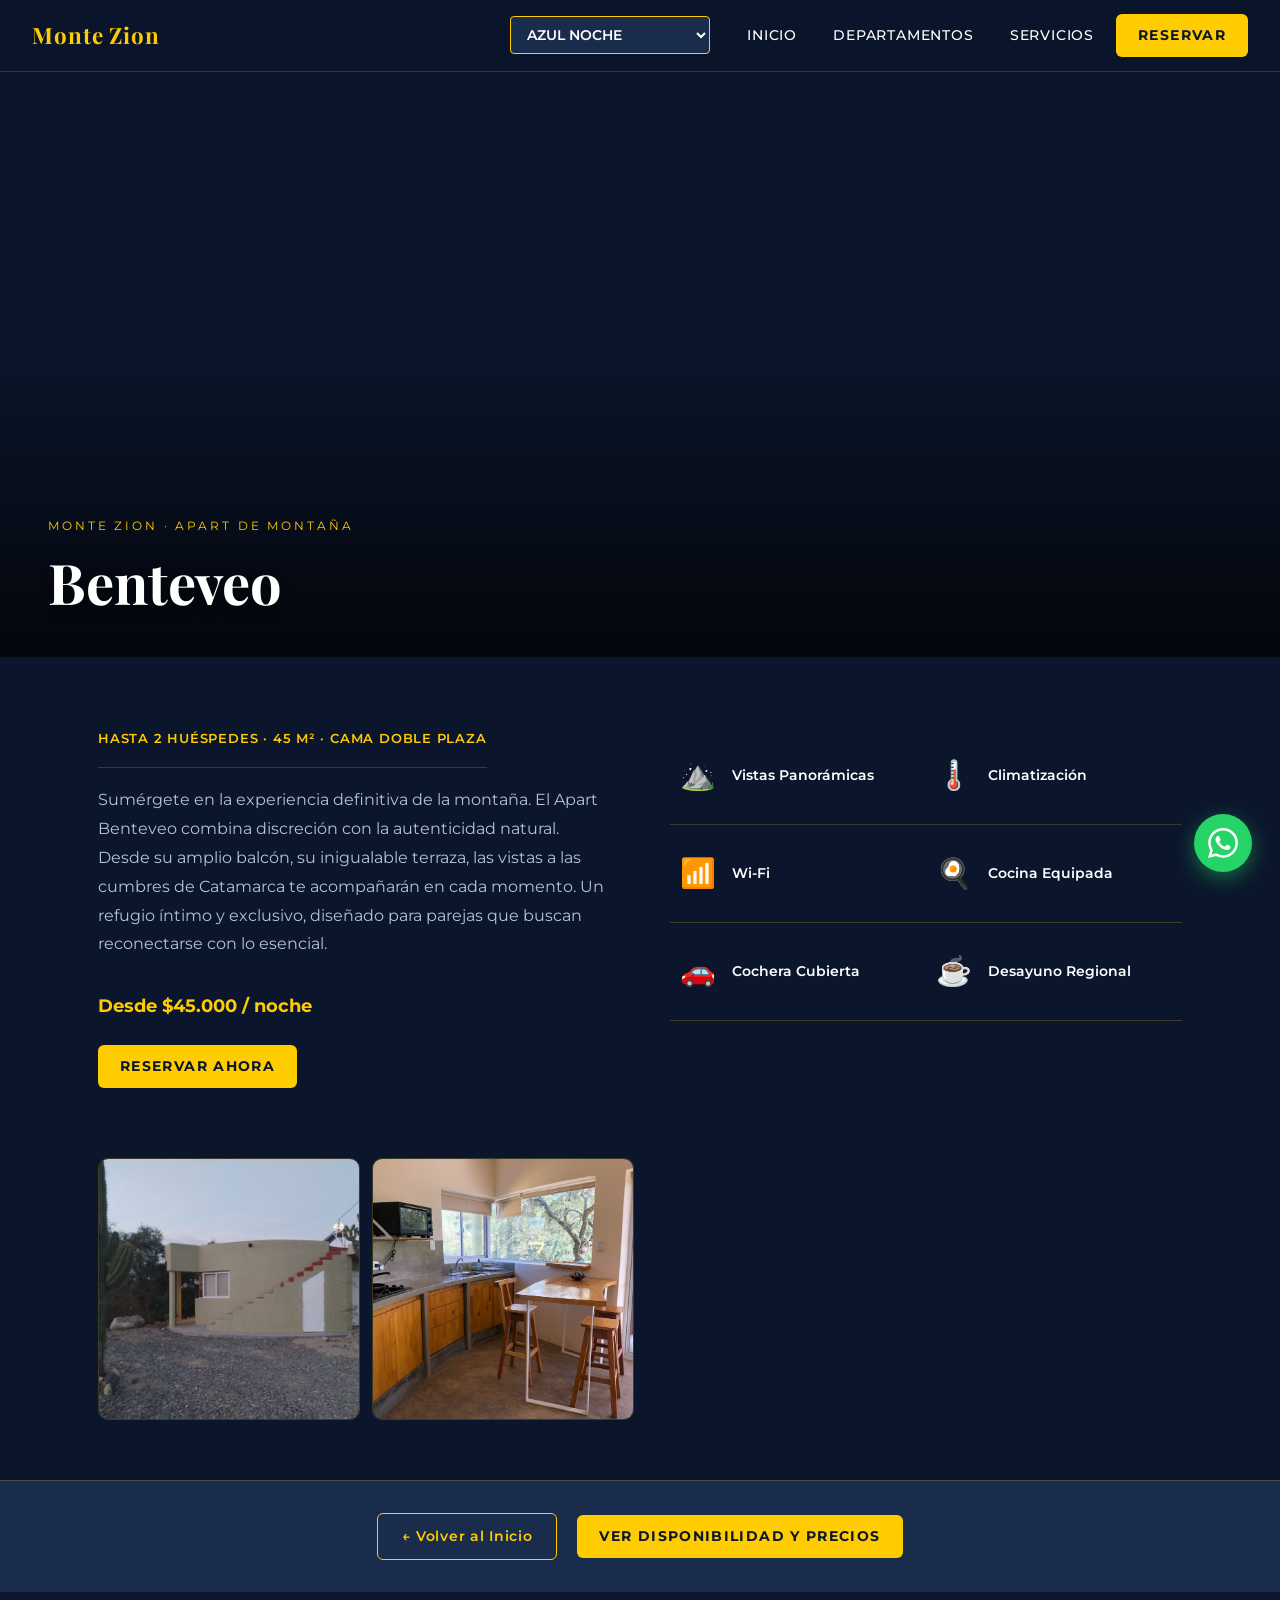
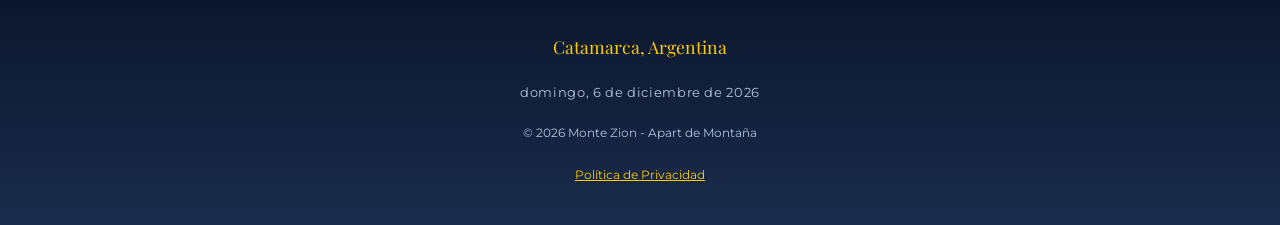
==== apartamento-1.html @ 9814e6bd "2 commit" ====
<!DOCTYPE html>
<html lang="es">

<head>
    <meta charset="UTF-8">
    <meta name="viewport" content="width=device-width, initial-scale=1.0">
    <title>Suite de Montaña Zion | Monte Zion</title>
    <link rel="stylesheet" href="index.css">
    <script src="config.js"></script>
</head>

<body>
    <header id="header" role="banner">
        <div id="header-logo"></div>
        <nav id="header-nav" class="header__nav" role="navigation" aria-label="Menú principal"></nav>
        <button id="header-burger" class="header__burger" aria-label="Abrir menú">
            <span></span><span></span><span></span>
        </button>
    </header>
    <main>
        <div class="detail-hero">
            <img id="detail-hero-photo" class="detail-hero__photo" src="" alt="">
            <div class="detail-hero__overlay"></div>
            <div class="detail-hero__content">
                <p id="detail-hero-eyebrow" class="detail-hero__eyebrow"></p>
                <h1 id="detail-hero-title" class="detail-hero__title"></h1>
            </div>
        </div>
        <div class="detail-section">
            <div class="detail-info">
                <p id="detail-tech" class="detail-info__tech"></p>
                <h2 id="detail-title" class="detail-info__title"></h2>
                <p id="detail-desc" class="detail-info__desc"></p>
                <p id="detail-price"
                    style="font-size:1.1rem;font-weight:700;color:var(--color-acento);margin-bottom:24px;"></p>
                <a href="reservas.html" class="btn-reservar-inline" id="detail-btn-reservar-inline">Reservar Ahora</a>
            </div>
            <div>
                <div id="detail-icons" class="detail-icons-grid"></div>
            </div>
        </div>
        <div id="detail-gallery" class="detail-gallery"></div>
    </main>
    <div class="detail-footer-cta">
        <a id="detail-btn-inicio" href="index.html" class="btn-secondary">← Volver al Inicio</a>
        <a id="detail-btn-disponibilidad" href="reservas.html" class="btn-reservar-inline">Ver Disponibilidad y
            Precios</a>
    </div>
    <footer id="footer" role="contentinfo">
        <div class="footer__inner">
            <p class="footer__city" id="footer-ciudad"></p>
            <p class="footer__date" id="footer-fecha"></p>
            <p class="footer__copyright" id="footer-copyright"></p>
            <a class="footer__privacy" id="footer-privacidad" href="#"></a>
        </div>
    </footer>
    <a id="whatsapp-fab" href="#" target="_blank" rel="noopener noreferrer" aria-label="WhatsApp"></a>
    <script src="js/apartments.js"></script>
</body>

</html>
---- index.css ----
/* ============================================================
   MONTE ZION - APART DE MONTAÑA
   DESIGN SYSTEM — index.css
   ============================================================
   Variables CSS se asignan dinámicamente desde config.js en :root
   según la paleta activa. Este archivo solo define las reglas que
   consumen esas variables.
   ============================================================ */

/* ── GOOGLE FONTS (se cargan también por JS para el tema Atardecer) ── */
@import url('https://fonts.googleapis.com/css2?family=Playfair+Display:ital,wght@0,400;0,700;1,400&family=Lora:ital,wght@0,400;0,600;1,400&family=Montserrat:wght@300;400;500;600;700&family=Quicksand:wght@400;500;600;700&display=swap');

/* ── RESET & BASE ─────────────────────────────────────────── */
*,
*::before,
*::after {
  box-sizing: border-box;
  margin: 0;
  padding: 0;
}

html {
  scroll-behavior: smooth;
  scroll-padding-top: 80px;
}

body {
  background-color: var(--color-fondo-general);
  color: var(--color-texto-principal);
  font-family: var(--fuente-cuerpo);
  line-height: 1.7;
  overflow-x: hidden;
  transition: background-color 0.4s ease, color 0.4s ease;
}

img {
  display: block;
  max-width: 100%;
  height: auto;
}

a {
  text-decoration: none;
  color: inherit;
}

ul {
  list-style: none;
}

/* ── TIPOGRAFÍA ───────────────────────────────────────────── */
h1,
h2,
h3,
h4 {
  font-family: var(--fuente-titulos);
  line-height: 1.25;
  color: var(--color-texto-principal);
}

.text-accent {
  color: var(--color-acento);
}

.text-secondary {
  color: var(--color-texto-secundario);
}

/* ── SEPARADOR NEMACOLIN ──────────────────────────────────── */
.separator {
  display: flex;
  flex-direction: column;
  align-items: center;
  gap: 12px;
  padding: 60px 20px 48px;
  text-align: center;
}

.separator__eyebrow {
  font-family: var(--fuente-cuerpo);
  font-size: 0.72rem;
  font-weight: 600;
  letter-spacing: 0.35em;
  text-transform: uppercase;
  color: var(--color-acento);
}

.separator__title {
  font-family: var(--fuente-titulos);
  font-size: clamp(1.8rem, 4vw, 3rem);
  font-weight: 400;
  color: var(--color-texto-principal);
}

.separator__lines {
  display: flex;
  align-items: center;
  gap: 14px;
  width: 100%;
  max-width: 800px;
  margin: 4px 0;
}

@media (max-width: 768px) {
  .separator__lines {
    max-width: 320px;
  }
}

.separator__lines::before,
.separator__lines::after {
  content: '';
  flex: 1;
  height: 1px;
  background: var(--color-separador-linea);
  opacity: 0.5;
}

.separator__lines-diamond {
  width: 8px;
  height: 8px;
  background: var(--color-acento);
  transform: rotate(45deg);
  flex-shrink: 0;
}

.separator__subtitle {
  max-width: 560px;
  font-size: 1rem;
  color: var(--color-texto-secundario);
  font-style: italic;
}

/* ── SECCIÓN GENÉRICA ─────────────────────────────────────── */
.section {
  padding: 70px 20px;
}

.section--alt {
  background: linear-gradient(to bottom,
      var(--color-fondo-general) 0%,
      var(--color-fondo-secundario) 15%,
      var(--color-fondo-secundario) 85%,
      var(--color-fondo-general) 100%);
}

.container {
  max-width: 1180px;
  margin: 0 auto;
  padding: 0 20px;
}

/* ═══════════════════════════════════════════════════════════
   HEADER
   ═══════════════════════════════════════════════════════════ */
#header {
  position: fixed;
  top: 0;
  left: 0;
  right: 0;
  z-index: 1000;
  background: var(--color-header-bg);
  backdrop-filter: blur(12px);
  -webkit-backdrop-filter: blur(12px);
  border-bottom: 1px solid var(--color-borde);
  padding: 0 32px;
  height: 72px;
  display: flex;
  align-items: center;
  justify-content: space-between;
  transition: all 0.3s ease;
}

#header.scrolled {
  box-shadow: 0 4px 30px rgba(0, 0, 0, 0.4);
}

.header__logo {
  height: 66px;
  width: auto;
  object-fit: contain;
  cursor: pointer;
  transition: opacity 0.2s;
}

.header__logo:hover {
  opacity: 0.85;
}

.header__logo-text {
  font-family: var(--fuente-titulos);
  font-size: 1.4rem;
  font-weight: 700;
  color: var(--color-acento);
  letter-spacing: 0.04em;
}

.header__nav {
  display: flex;
  align-items: center;
  gap: 8px;
}

.nav__link {
  font-size: 0.85rem;
  font-weight: 500;
  letter-spacing: 0.06em;
  text-transform: uppercase;
  color: var(--color-texto-principal);
  padding: 8px 14px;
  border-radius: 4px;
  transition: color 0.2s, background 0.2s;
  white-space: nowrap;
}

.nav__link:hover {
  color: var(--color-acento);
  background: rgba(255, 255, 255, 0.05);
}

/* ── BOTÓN RESERVAR (con animación de respiro) ───────────── */
.btn-reservar,
.btn-reservar-inline {
  position: relative;
  overflow: hidden;
  display: inline-flex;
  align-items: center;
  justify-content: center;
  gap: 8px;
  font-family: var(--fuente-cuerpo);
  font-size: 0.85rem;
  font-weight: 700;
  letter-spacing: 0.1em;
  text-transform: uppercase;
  color: var(--color-boton-reserva-texto) !important;
  background: var(--color-boton-reserva-fondo);
  border: none;
  border-radius: 6px;
  padding: 10px 22px;
  cursor: pointer;
  text-decoration: none;
  transition: transform 0.2s ease, background 0.2s ease, box-shadow 0.2s;
  /* Animación pulse (latido whatsapp) */
  animation: wa-pulse-reserve 2.8s infinite;
}

/* Efecto de brillo (shimmer) que recorre el botón */
.btn-reservar::after,
.btn-reservar-inline::after {
  content: '';
  position: absolute;
  top: 0;
  left: -100%;
  width: 60%;
  height: 100%;
  background: linear-gradient(90deg,
      transparent 0%,
      rgba(255, 255, 255, 0.4) 50%,
      transparent 100%);
  animation: btn-shimmer 3.5s infinite;
  pointer-events: none;
}

.header__mobile-btn {
  display: none;
}

.btn-reservar:hover,
.btn-reservar-inline:hover {
  transform: translateY(-2px) scale(1.03);
  background: var(--color-acento-hover);
  animation: none;
  box-shadow: 0 8px 25px var(--color-boton-reserva-glow);
}

@keyframes wa-pulse-reserve {
  0% {
    box-shadow: 0 0 0 0 var(--color-boton-reserva-glow);
  }

  60% {
    box-shadow: 0 0 0 20px rgba(0, 0, 0, 0);
  }

  100% {
    box-shadow: 0 0 0 0 rgba(0, 0, 0, 0);
  }
}

@keyframes btn-shimmer {
  0% {
    left: -100%;
  }

  20% {
    left: 160%;
  }

  100% {
    left: 160%;
  }
}

/* ── Botón genérico secundario ───────────────────────────── */
.btn-secondary {
  display: inline-flex;
  align-items: center;
  gap: 8px;
  font-family: var(--fuente-cuerpo);
  font-size: 0.9rem;
  font-weight: 600;
  letter-spacing: 0.05em;
  color: var(--color-acento);
  background: transparent;
  border: 1.5px solid var(--color-acento);
  border-radius: 6px;
  padding: 10px 24px;
  cursor: pointer;
  text-decoration: none;
  transition: all 0.2s ease;
}

.btn-secondary:hover {
  background: var(--color-acento);
  color: var(--color-boton-reserva-texto);
  transform: translateY(-2px);
}

/* ── Hamburger (mobile) ───────────────────────────────────── */
.header__burger {
  display: none;
  flex-direction: column;
  gap: 5px;
  cursor: pointer;
  padding: 4px;
  background: none;
  border: none;
}

.header__burger span {
  display: block;
  width: 26px;
  height: 2px;
  background: var(--color-acento);
  border-radius: 2px;
  transition: all 0.3s;
}


/* ═══════════════════════════════════════════════════════════
   HERO VIDEO
   ═══════════════════════════════════════════════════════════ */
#inicio {
  position: relative;
  height: 100svh;
  min-height: 560px;
  overflow: hidden;
  display: flex;
  align-items: center;
  justify-content: center;
}

.hero__video {
  position: absolute;
  inset: 0;
  width: 100%;
  height: 100%;
  object-fit: cover;
  z-index: 0;
}

.hero__overlay {
  position: absolute;
  inset: 0;
  background: var(--color-overlay-hero);
  z-index: 1;
}

.hero__content {
  position: absolute;
  top: 85px;
  left: 50%;
  transform: translateX(-50%);
  width: 100%;
  z-index: 2;
  text-align: center;
  padding: 0 20px;
  max-width: 760px;
}

.hero__text-rotativo {
  font-family: var(--fuente-titulos);
  font-size: clamp(2rem, 6vw, 4.2rem);
  font-weight: 700;
  color: #ffffff;
  text-shadow: 0 4px 20px rgba(0, 0, 0, 0.5);
  line-height: 1.2;
  opacity: 0;
  transition: opacity 0.8s ease;
}

.hero__text-rotativo.visible {
  opacity: 1;
}

.hero__scroll-cta {
  position: absolute;
  bottom: 36px;
  left: 50%;
  transform: translateX(-50%);
  z-index: 2;
  display: flex;
  flex-direction: column;
  align-items: center;
  gap: 8px;
  color: rgba(255, 255, 255, 0.7);
  font-size: 0.75rem;
  letter-spacing: 0.12em;
  text-transform: uppercase;
  animation: hero-bounce 2s infinite;
}

.hero__scroll-cta::after {
  content: '';
  width: 1px;
  height: 40px;
  background: linear-gradient(to bottom, rgba(255, 255, 255, 0.7), transparent);
}

@keyframes hero-bounce {

  0%,
  100% {
    transform: translateX(-50%) translateY(0);
  }

  50% {
    transform: translateX(-50%) translateY(6px);
  }
}


/* ═══════════════════════════════════════════════════════════
   TARJETAS APARTAMENTOS
   ═══════════════════════════════════════════════════════════ */
.apartments-grid {
  display: grid;
  grid-template-columns: repeat(3, 1fr);
  gap: 28px;
  margin-top: 8px;
}

.apartment-card {
  background: var(--color-fondo-tarjeta);
  border-radius: 16px;
  overflow: hidden;
  border: 1px solid var(--color-borde);
  cursor: pointer;
  transition: transform 0.3s ease, box-shadow 0.3s ease;
  display: flex;
  flex-direction: column;
  text-decoration: none;
  color: inherit;
}

.apartment-card:hover {
  transform: translateY(-8px);
  box-shadow: 0 24px 60px rgba(0, 0, 0, 0.35);
}

.apartment-card__photo {
  width: 100%;
  aspect-ratio: 4 / 3;
  object-fit: cover;
  flex-shrink: 0;
}

.apartment-card__gallery {
  width: 100%;
  aspect-ratio: 4 / 3;
  overflow: hidden;
  position: relative;
  flex-shrink: 0;
}

.apartment-card__gallery-track {
  display: flex;
  height: 100%;
  transition: transform 0.5s ease-in-out;
}

.apartment-card__gallery-photo {
  flex: 0 0 100%;
  width: 100%;
  height: 100%;
  object-fit: cover;
}

.apartment-card__photo-placeholder {
  width: 100%;
  aspect-ratio: 4 / 3;
  background: linear-gradient(135deg, var(--color-fondo-secundario), var(--color-fondo-tarjeta));
  display: flex;
  align-items: center;
  justify-content: center;
  font-size: 3rem;
  opacity: 0.6;
}

.apartment-card__body {
  padding: 22px 22px 26px;
  flex: 1;
  display: flex;
  flex-direction: column;
  gap: 10px;
}

.apartment-card__subtitle {
  font-size: 0.72rem;
  font-weight: 600;
  letter-spacing: 0.18em;
  text-transform: uppercase;
  color: var(--color-acento);
}

.apartment-card__title {
  font-family: var(--fuente-titulos);
  font-size: 1.3rem;
  font-weight: 700;
  color: var(--color-texto-principal);
}

.apartment-card__desc {
  font-size: 0.9rem;
  color: var(--color-texto-secundario);
  flex: 1;
}

.apartment-card__amenities {
  font-size: 0.8rem;
  color: var(--color-texto-secundario);
  border-top: 1px solid var(--color-borde);
  padding-top: 12px;
  margin-top: 4px;
}

.apartment-card__cta {
  display: inline-flex;
  align-items: center;
  gap: 6px;
  font-size: 0.8rem;
  font-weight: 700;
  letter-spacing: 0.08em;
  text-transform: uppercase;
  color: var(--color-acento);
  margin-top: 6px;
  transition: gap 0.2s;
}

.apartment-card:hover .apartment-card__cta {
  gap: 10px;
}


/* ═══════════════════════════════════════════════════════════
   SERVICIOS
   ═══════════════════════════════════════════════════════════ */
.services-grid {
  display: grid;
  grid-template-columns: repeat(4, 1fr);
  gap: 24px;
  margin-bottom: 48px;
}

.service-card {
  background: var(--color-fondo-tarjeta);
  border: 1px solid var(--color-borde);
  border-radius: 14px;
  padding: 28px 22px;
  text-align: center;
  transition: transform 0.3s, box-shadow 0.3s;
}

.service-card:hover {
  transform: translateY(-5px);
  box-shadow: 0 16px 40px rgba(0, 0, 0, 0.25);
}

.service-card__icon {
  font-size: 1.6rem;
  color: var(--color-acento);
  margin-bottom: 12px;
  letter-spacing: -0.05em;
}

.service-card__title {
  font-family: var(--fuente-titulos);
  font-size: 1.05rem;
  margin-bottom: 14px;
  color: var(--color-texto-principal);
}

.service-card__list {
  display: flex;
  flex-direction: column;
  gap: 8px;
}

.service-card__item {
  position: relative;
  font-size: 0.83rem;
  color: var(--color-texto-secundario);
  padding-left: 14px;
  text-align: left;
}

.service-card__item::before {
  content: '›';
  position: absolute;
  left: 0;
  color: var(--color-acento);
  font-weight: 700;
}

/* micro-tarjetas logísticas */
.logistics-grid {
  display: flex;
  justify-content: center;
  flex-wrap: wrap;
  gap: 12px;
  max-width: 800px;
  margin: 40px auto 0;
}

.logistics-card {
  background: var(--color-fondo-tarjeta);
  border: 1px solid var(--color-borde);
  border-radius: 12px;
  padding: 12px 14px;
  display: flex;
  flex-direction: column;
  gap: 4px;
  transition: transform 0.2s;
  flex: 0 1 calc(25% - 12px);
  min-width: 140px;
}

.logistics-card:hover {
  transform: translateY(-3px);
}

.logistics-card--pet {
  border-color: var(--color-acento);
  background: linear-gradient(135deg, var(--color-fondo-tarjeta), var(--color-fondo-secundario));
}

.logistics-card__icon {
  font-size: 1.2rem;
}

.logistics-card__title {
  font-weight: 700;
  font-size: 0.75rem;
  color: var(--color-acento);
  text-transform: uppercase;
  letter-spacing: 0.06em;
}

.logistics-card__text {
  font-size: 0.75rem;
  color: var(--color-texto-secundario);
}


/* ═══════════════════════════════════════════════════════════
   QUÉ HACER
   ═══════════════════════════════════════════════════════════ */
.activities-grid {
  display: grid;
  grid-template-columns: repeat(3, 1fr);
  gap: 28px;
}

.activity-card {
  display: flex;
  flex-direction: column;
  gap: 14px;
}

.activity-card__photo {
  width: 100%;
  aspect-ratio: 1 / 1;
  object-fit: cover;
  border-radius: 14px;
  border: 1px solid var(--color-borde);
  transition: transform 0.3s, box-shadow 0.3s;
}

.activity-card:hover .activity-card__photo {
  transform: scale(1.02);
  box-shadow: 0 16px 40px rgba(0, 0, 0, 0.3);
}

.activity-card__photo-placeholder {
  width: 100%;
  aspect-ratio: 1 / 1;
  background: linear-gradient(135deg, var(--color-fondo-secundario), var(--color-fondo-tarjeta));
  border-radius: 14px;
  display: flex;
  align-items: center;
  justify-content: center;
  font-size: 3rem;
  border: 1px solid var(--color-borde);
}

.activity-card__title {
  font-family: var(--fuente-titulos);
  font-size: 1.1rem;
}

.activity-card__desc {
  font-size: 0.88rem;
  color: var(--color-texto-secundario);
  margin-top: -8px;
}


/* ═══════════════════════════════════════════════════════════
   GALERÍA (scroll horizontal circular)
   ═══════════════════════════════════════════════════════════ */
.gallery-track-wrapper {
  position: relative;
  overflow: hidden;
  padding: 8px 0 20px;
  cursor: grab;
}

.gallery-track-wrapper:active {
  cursor: grabbing;
}

.gallery-track {
  display: flex;
  gap: 20px;
  animation: gallery-scroll 30s linear infinite;
  width: max-content;
}

.gallery-track-wrapper:hover .gallery-track {
  animation-play-state: paused;
}

@keyframes gallery-scroll {
  0% {
    transform: translateX(0);
  }

  100% {
    transform: translateX(-50%);
  }
}

.gallery-card {
  flex-shrink: 0;
  width: 280px;
  height: 280px;
  border-radius: 16px;
  overflow: hidden;
  border: 1px solid var(--color-borde);
  transition: transform 0.3s, box-shadow 0.3s;
  cursor: pointer;
}

.gallery-card:hover {
  transform: scale(1.04);
  box-shadow: 0 16px 40px rgba(0, 0, 0, 0.35);
}

.gallery-card:active {
  transform: scale(1.06);
}

/* ── Lightbox Galería ── */
.lightbox {
  position: fixed;
  inset: 0;
  background: var(--color-header-bg);
  z-index: 99999;
  display: flex;
  align-items: center;
  justify-content: center;
  opacity: 0;
  pointer-events: none;
  transition: opacity 0.3s;
}

.lightbox.open {
  opacity: 1;
  pointer-events: all;
  backdrop-filter: blur(10px);
}

.lightbox img {
  max-width: 90%;
  max-height: 90vh;
  border-radius: 8px;
  object-fit: contain;
  box-shadow: 0 10px 40px rgba(0, 0, 0, 0.8);
}

.lightbox-close {
  position: absolute;
  top: 20px;
  right: 30px;
  font-size: 40px;
  color: var(--color-texto-principal);
  cursor: pointer;
  line-height: 1;
  z-index: 2;
}

.gallery-card img,
.gallery-card__placeholder {
  width: 100%;
  height: 100%;
  object-fit: cover;
}

.gallery-card__placeholder {
  background: linear-gradient(135deg, var(--color-fondo-secundario), var(--color-fondo-tarjeta));
  display: flex;
  align-items: center;
  justify-content: center;
  font-size: 3rem;
  opacity: 0.5;
}


/* ═══════════════════════════════════════════════════════════
   UBICACIÓN
   ═══════════════════════════════════════════════════════════ */
#ubicacion {
  padding: 0;
}

.location-wrapper {
  position: relative;
  width: 100%;
  aspect-ratio: 16 / 7;
  overflow: hidden;
  cursor: pointer;
}

.location-video {
  width: 100%;
  height: 100%;
  object-fit: cover;
  display: block;
}

.location-overlay {
  position: absolute;
  inset: 0;
  background: rgba(0, 0, 0, 0.35);
  display: flex;
  flex-direction: column;
  align-items: center;
  justify-content: center;
  gap: 16px;
  transition: background 0.3s;
}

.location-overlay:hover {
  background: rgba(0, 0, 0, 0.5);
}

.location-overlay__title {
  font-family: var(--fuente-titulos);
  font-size: clamp(1.6rem, 4vw, 3rem);
  color: #fff;
  text-shadow: 0 3px 16px rgba(0, 0, 0, 0.6);
  text-align: center;
}

.location-overlay__sub {
  font-size: 0.85rem;
  letter-spacing: 0.12em;
  text-transform: uppercase;
  color: rgba(255, 255, 255, 0.8);
}

.location-overlay__cta {
  display: inline-flex;
  align-items: center;
  gap: 8px;
  background: var(--color-boton-reserva-fondo);
  color: var(--color-boton-reserva-texto);
  font-weight: 700;
  font-size: 0.85rem;
  padding: 10px 24px;
  border-radius: 6px;
  letter-spacing: 0.06em;
  text-transform: uppercase;
  transition: transform 0.2s, box-shadow 0.2s;
}

.location-overlay__cta:hover {
  transform: translateY(-2px);
  box-shadow: 0 8px 24px var(--color-boton-reserva-glow);
}

/* Location placeholder (quando no hay video) */
.location-placeholder {
  width: 100%;
  aspect-ratio: 16 / 7;
  background: radial-gradient(ellipse at center, var(--color-fondo-secundario), var(--color-fondo-general));
  position: relative;
  cursor: pointer;
  overflow: hidden;
  display: flex;
  align-items: center;
  justify-content: center;
}


/* ═══════════════════════════════════════════════════════════
   FOOTER
   ═══════════════════════════════════════════════════════════ */
#footer {
  background: linear-gradient(to bottom, var(--color-fondo-general) 0%, var(--color-fondo-secundario) 100%);
  padding: 60px 20px 40px;
  border-top: none;
  padding: 40px 20px;
}

.footer__inner {
  max-width: 1180px;
  margin: 0 auto;
  display: flex;
  flex-direction: column;
  align-items: center;
  gap: 20px;
  text-align: center;
}

.footer__city {
  font-family: var(--fuente-titulos);
  font-size: 1.1rem;
  color: var(--color-acento);
}

.footer__date {
  font-size: 0.8rem;
  color: var(--color-texto-secundario);
  letter-spacing: 0.05em;
}

.footer__socials {
  display: flex;
  align-items: center;
  gap: 16px;
}

.footer__social-link {
  width: 40px;
  height: 40px;
  border-radius: 50%;
  border: 1.5px solid var(--color-borde);
  display: flex;
  align-items: center;
  justify-content: center;
  font-size: 1.1rem;
  color: var(--color-texto-principal);
  transition: all 0.2s;
}

.footer__social-link:hover {
  border-color: var(--color-acento);
  color: var(--color-acento);
  transform: translateY(-2px);
}

.footer__actions {
  display: flex;
  align-items: center;
  gap: 14px;
  flex-wrap: wrap;
  justify-content: center;
}

.footer__copyright {
  font-size: 0.75rem;
  color: var(--color-texto-secundario);
}

.footer__dev {
  font-size: 0.72rem;
  color: var(--color-texto-secundario);
  opacity: 0.6;
}

.footer__privacy {
  font-size: 0.78rem;
  color: var(--color-acento);
  text-decoration: underline;
  transition: opacity 0.2s;
}

.footer__privacy:hover {
  opacity: 0.75;
}


/* ═══════════════════════════════════════════════════════════
   BOTÓN WHATSAPP FLOTANTE
   ═══════════════════════════════════════════════════════════ */
#whatsapp-fab {
  position: fixed;
  bottom: 28px;
  right: 28px;
  z-index: 999;
  width: 58px;
  height: 58px;
  border-radius: 50%;
  background: #25D366;
  display: flex;
  align-items: center;
  justify-content: center;
  box-shadow: 0 6px 20px rgba(37, 211, 102, 0.45);
  transition: transform 0.2s, box-shadow 0.2s;
  text-decoration: none;
  animation: wa-pulse 2.8s infinite;
}

#whatsapp-fab:hover {
  transform: scale(1.1);
  box-shadow: 0 10px 30px rgba(37, 211, 102, 0.6);
  animation: none;
}

#whatsapp-fab svg {
  width: 30px;
  height: 30px;
  fill: #ffffff;
}

@keyframes wa-pulse {
  0% {
    box-shadow: 0 0 0 0 rgba(37, 211, 102, 0.5);
  }

  60% {
    box-shadow: 0 0 0 14px rgba(37, 211, 102, 0);
  }

  100% {
    box-shadow: 0 0 0 0 rgba(37, 211, 102, 0);
  }
}

@media (max-width: 768px) {
  #whatsapp-fab {
    width: 48px;
    height: 48px;
    bottom: 20px;
    right: 20px;
  }

  #whatsapp-fab svg {
    width: 24px;
    height: 24px;
  }
}


/* ═══════════════════════════════════════════════════════════
   PÁGINA DETALLE APARTAMENTO
   ═══════════════════════════════════════════════════════════ */
.detail-hero {
  position: relative;
  height: 65vh;
  min-height: 420px;
  overflow: hidden;
  display: flex;
  align-items: flex-end;
}

.detail-hero__photo {
  position: absolute;
  inset: 0;
  width: 100%;
  height: 100%;
  object-fit: cover;
}

.detail-hero__overlay {
  position: absolute;
  inset: 0;
  background: linear-gradient(to top, rgba(0, 0, 0, 0.75) 0%, transparent 55%);
}

.detail-hero__content {
  position: relative;
  z-index: 1;
  padding: 40px 48px;
  color: #fff;
  width: 100%;
}

.detail-hero__eyebrow {
  font-size: 0.72rem;
  letter-spacing: 0.25em;
  text-transform: uppercase;
  color: var(--color-acento);
  margin-bottom: 10px;
}

.detail-hero__title {
  font-family: var(--fuente-titulos);
  font-size: clamp(2rem, 5vw, 3.5rem);
  font-weight: 700;
  text-shadow: 0 3px 12px rgba(0, 0, 0, 0.5);
}

.detail-section {
  padding: 70px 48px;
  display: grid;
  grid-template-columns: 1fr 1fr;
  gap: 60px;
  align-items: start;
  max-width: 1180px;
  margin: 0 auto;
}

.detail-info {
  display: flex;
  flex-direction: column;
  align-items: flex-start;
  text-align: left;
}

.detail-info__tech {
  display: flex;
  align-items: center;
  gap: 8px;
  font-size: 0.82rem;
  font-weight: 600;
  letter-spacing: 0.06em;
  color: var(--color-acento);
  text-transform: uppercase;
  margin-bottom: 18px;
  padding-bottom: 18px;
  border-bottom: 1px solid var(--color-borde);
}

.detail-info__title {
  font-family: var(--fuente-titulos);
  font-size: clamp(1.6rem, 3vw, 2.4rem);
  margin-bottom: 20px;
}

.detail-info__desc {
  font-size: 1rem;
  color: var(--color-texto-secundario);
  line-height: 1.8;
  margin-bottom: 32px;
}

/* 6-icon grid for apartment detail */
.detail-icons-grid {
  display: grid;
  grid-template-columns: 1fr 1fr;
  gap: 0;
  width: 100%;
}

.detail-icon-item {
  display: flex;
  flex-direction: row;
  align-items: center;
  text-align: left;
  gap: 16px;
  padding: 24px 10px;
  background: transparent;
  border: none;
  border-bottom: 1px solid var(--color-borde);
  border-radius: 0;
  transition: transform 0.2s, background 0.2s;
}

.detail-icon-item:hover {
  transform: translateY(-2px);
  background: rgba(255, 255, 255, 0.05); /* very subtle highlight */
}

.detail-icon-item__icon {
  font-size: 1.8rem;
  flex-shrink: 0;
}

.detail-icon-item__name {
  font-size: 0.85rem;
  font-weight: 600;
  color: var(--color-texto-principal);
}

/* Detail gallery */
.detail-gallery {
  display: grid;
  grid-template-columns: repeat(4, 1fr);
  gap: 12px;
  padding: 0 48px 60px;
  max-width: 1180px;
  margin: 0 auto;
}

.detail-gallery__photo {
  width: 100%;
  aspect-ratio: 1 / 1;
  object-fit: cover;
  border-radius: 10px;
  border: 1px solid var(--color-borde);
  transition: transform 0.3s;
  cursor: zoom-in;
}

.detail-gallery__photo:hover {
  transform: scale(1.04);
}

/* Detail footer CTA */
.detail-footer-cta {
  background: var(--color-fondo-secundario);
  border-top: 1px solid var(--color-borde);
  padding: 32px 20px;
  display: flex;
  align-items: center;
  justify-content: center;
  gap: 20px;
  flex-wrap: wrap;
}


/* ═══════════════════════════════════════════════════════════
   PÁGINA DE RESERVAS
   ═══════════════════════════════════════════════════════════ */
body.page-reservas {
  padding-top: 72px;
  min-height: 100svh;
}

.reservas-header {
  text-align: center;
  padding: 56px 20px 40px;
}

.reservas-header__title {
  font-family: var(--fuente-titulos);
  font-size: clamp(2rem, 5vw, 3rem);
  margin-bottom: 10px;
}

.reservas-header__subtitle {
  color: var(--color-texto-secundario);
  max-width: 500px;
  margin: 0 auto;
}

/* Steps indicator */
.steps-indicator {
  display: flex;
  align-items: center;
  justify-content: center;
  gap: 0;
  margin: 0 auto 48px;
  max-width: 600px;
  padding: 0 20px;
}

.step-dot {
  display: flex;
  flex-direction: column;
  align-items: center;
  gap: 6px;
  flex: 1;
  position: relative;
}

.step-dot__circle {
  width: 36px;
  height: 36px;
  border-radius: 50%;
  border: 2px solid var(--color-borde);
  display: flex;
  align-items: center;
  justify-content: center;
  font-size: 0.8rem;
  font-weight: 700;
  background: var(--color-fondo-tarjeta);
  color: var(--color-texto-secundario);
  transition: all 0.3s;
  position: relative;
  z-index: 1;
}

.step-dot.active .step-dot__circle {
  border-color: var(--color-acento);
  background: var(--color-acento);
  color: var(--color-boton-reserva-texto);
}

.step-dot.done .step-dot__circle {
  border-color: var(--color-acento);
  background: var(--color-acento);
  color: var(--color-boton-reserva-texto);
}

.step-dot__label {
  font-size: 0.7rem;
  text-align: center;
  color: var(--color-texto-secundario);
  letter-spacing: 0.04em;
}

.step-dot.active .step-dot__label {
  color: var(--color-acento);
  font-weight: 600;
}

.step-connector {
  flex: 1;
  height: 2px;
  background: var(--color-borde);
  margin-bottom: 22px;
  transition: background 0.4s;
}

.step-connector.done {
  background: var(--color-acento);
}

/* Step panels */
.step-panel {
  display: none;
  max-width: 960px;
  margin: 0 auto;
  padding: 0 20px 60px;
  animation: fade-in 0.4s ease;
}

.step-panel.active {
  display: block;
}

@keyframes fade-in {
  from {
    opacity: 0;
    transform: translateY(12px);
  }

  to {
    opacity: 1;
    transform: translateY(0);
  }
}

/* Step 1 — apartment cards */
.reserva-apts-grid {
  display: grid;
  grid-template-columns: repeat(3, 1fr);
  gap: 20px;
  margin-bottom: 20px;
}

.reserva-apt-card {
  background: var(--color-fondo-tarjeta);
  border: 2px solid var(--color-borde);
  border-radius: 14px;
  overflow: hidden;
  cursor: pointer;
  transition: border-color 0.25s, transform 0.25s, box-shadow 0.25s;
}

.reserva-apt-card:hover {
  border-color: rgba(255, 204, 0, 0.5);
  transform: translateY(-4px);
}

.reserva-apt-card.selected {
  border-color: var(--color-acento);
  box-shadow: 0 0 0 3px var(--color-boton-reserva-glow);
}

.reserva-apt-card__photo {
  width: 100%;
  aspect-ratio: 4 / 3;
  object-fit: cover;
}

.reserva-apt-card__photo-placeholder {
  width: 100%;
  aspect-ratio: 4 / 3;
  background: linear-gradient(135deg, var(--color-fondo-secundario), var(--color-fondo-tarjeta));
  display: flex;
  align-items: center;
  justify-content: center;
  font-size: 2.5rem;
}

.reserva-apt-card__body {
  padding: 16px 18px;
}

.reserva-apt-card__name {
  font-family: var(--fuente-titulos);
  font-size: 1rem;
  margin-bottom: 6px;
}

.reserva-apt-card__price {
  font-size: 0.85rem;
  color: var(--color-acento);
  font-weight: 700;
}

.reserva-apt-card__cap {
  font-size: 0.77rem;
  color: var(--color-texto-secundario);
  margin-top: 4px;
}

/* Step 2 — details & calendar */
.reserva-step2-grid {
  display: grid;
  grid-template-columns: 1fr 1.4fr;
  gap: 28px;
}

.reserva-price-card {
  background: var(--color-fondo-tarjeta);
  border: 1px solid var(--color-borde);
  border-radius: 14px;
  padding: 26px;
  display: flex;
  flex-direction: column;
  gap: 14px;
}

.reserva-price-card__title {
  font-family: var(--fuente-titulos);
  font-size: 1.1rem;
  padding-bottom: 12px;
  border-bottom: 1px solid var(--color-borde);
}

.reserva-price-card__promo {
  background: rgba(255, 204, 0, 0.1);
  border: 1px solid rgba(255, 204, 0, 0.3);
  border-radius: 8px;
  padding: 10px 14px;
  font-size: 0.82rem;
  color: var(--color-acento);
  font-weight: 600;
}

.reserva-price-card__includes h4 {
  font-size: 0.78rem;
  letter-spacing: 0.1em;
  text-transform: uppercase;
  color: var(--color-texto-secundario);
  margin-bottom: 8px;
}

.reserva-price-card__includes ul li {
  font-size: 0.83rem;
  color: var(--color-texto-secundario);
  padding: 3px 0;
}

.reserva-price-card__includes ul li::before {
  content: '✓ ';
  color: #4caf50;
}

.reserva-price-card__includes ul.not-includes li::before {
  content: '✗ ';
  color: #ef5350;
}

.reserva-calendar-section {
  background: var(--color-fondo-tarjeta);
  border: 1px solid var(--color-borde);
  border-radius: 14px;
  padding: 26px;
}

.reserva-calendar-section h3 {
  font-family: var(--fuente-titulos);
  font-size: 1.1rem;
  margin-bottom: 20px;
}

.guests-selector {
  display: flex;
  align-items: center;
  gap: 14px;
  margin-bottom: 20px;
}

.guests-selector label {
  font-size: 0.9rem;
  font-weight: 600;
}

.guests-selector__controls {
  display: flex;
  align-items: center;
  gap: 10px;
  background: var(--color-fondo-general);
  border: 1px solid var(--color-borde);
  border-radius: 8px;
  padding: 4px 8px;
}

.guests-btn {
  width: 30px;
  height: 30px;
  border: none;
  background: none;
  color: var(--color-acento);
  font-size: 1.2rem;
  font-weight: 700;
  cursor: pointer;
  border-radius: 4px;
  transition: background 0.2s;
}

.guests-btn:hover {
  background: rgba(255, 204, 0, 0.1);
}

#guests-count {
  font-weight: 700;
  font-size: 1rem;
  min-width: 24px;
  text-align: center;
}

.date-fields {
  display: grid;
  grid-template-columns: 1fr 1fr;
  gap: 14px;
  margin-bottom: 20px;
}

.date-fields label {
  display: flex;
  flex-direction: column;
  gap: 6px;
  font-size: 0.82rem;
  font-weight: 600;
  color: var(--color-texto-secundario);
  text-transform: uppercase;
  letter-spacing: 0.06em;
}

.date-fields input[type="date"] {
  padding: 10px 14px;
  border: 1.5px solid var(--color-borde);
  background: var(--color-fondo-general);
  color: var(--color-texto-principal);
  border-radius: 8px;
  font-size: 0.9rem;
  font-family: var(--fuente-cuerpo);
  cursor: pointer;
  transition: border-color 0.2s;
}

/* Forzar contraste y visibilidad en el botón/icono del calendario nativo */
.date-fields input[type="date"]::-webkit-calendar-picker-indicator {
  cursor: pointer;
  /* Invertir a blanco en temas oscuros (default invert=1) y mantener oscuro en claros (invert=0) */
  filter: invert(var(--calendar-invert-filter, 0));
  opacity: 0.8;
  transition: opacity 0.2s, transform 0.1s;
}

.date-fields input[type="date"]::-webkit-calendar-picker-indicator:hover {
  opacity: 1;
  transform: scale(1.1);
}

.date-fields input[type="date"]:focus {
  outline: none;
  border-color: var(--color-acento);
}

.invoice-card {
  background: linear-gradient(135deg, var(--color-fondo-general), var(--color-fondo-secundario));
  border: 1.5px solid var(--color-acento);
  border-radius: 12px;
  padding: 20px;
  display: none;
}

.invoice-card.visible {
  display: block;
}

.invoice-card__row {
  display: flex;
  justify-content: space-between;
  font-size: 0.9rem;
  padding: 5px 0;
  color: var(--color-texto-secundario);
}

.invoice-card__row.total {
  border-top: 1px solid var(--color-borde);
  margin-top: 8px;
  padding-top: 10px;
  font-weight: 700;
  font-size: 1.05rem;
  color: var(--color-texto-principal);
}

/* Step 3 — form */
.reserva-form {
  display: grid;
  grid-template-columns: 1fr 1fr;
  gap: 40px;
}

.form-group {
  display: flex;
  flex-direction: column;
  gap: 6px;
}

.form-group label {
  font-size: 0.82rem;
  font-weight: 600;
  color: var(--color-texto-secundario);
  text-transform: uppercase;
  letter-spacing: 0.06em;
}

.form-group input,
.form-group select,
.form-group textarea {
  padding: 12px 16px;
  border: 1.5px solid var(--color-borde);
  background: var(--color-fondo-tarjeta);
  color: var(--color-texto-principal);
  border-radius: 10px;
  font-size: 0.92rem;
  font-family: var(--fuente-cuerpo);
  transition: border-color 0.2s, box-shadow 0.2s;
  resize: vertical;
}

.form-group input:focus,
.form-group select:focus,
.form-group textarea:focus {
  outline: none;
  border-color: var(--color-acento);
  box-shadow: 0 0 0 3px var(--color-boton-reserva-glow);
}

.form-group input::placeholder,
.form-group textarea::placeholder {
  opacity: 0.45;
}

.form-group .required-badge {
  font-size: 0.7rem;
  color: #ef5350;
  margin-left: 4px;
}

.payment-summary-card {
  grid-column: 1 / -1;
  background: var(--color-fondo-tarjeta);
  border: 1.5px solid var(--color-acento);
  border-radius: 14px;
  padding: 22px 24px;
}

.payment-summary-card h3 {
  font-family: var(--fuente-titulos);
  font-size: 1.1rem;
  margin-bottom: 16px;
  padding-bottom: 12px;
  border-bottom: 1px solid var(--color-borde);
}

.payment-row {
  display: flex;
  justify-content: space-between;
  padding: 7px 0;
  font-size: 0.9rem;
  color: var(--color-texto-secundario);
}

.payment-row.total {
  font-weight: 700;
  font-size: 1.05rem;
  color: var(--color-texto-principal);
  border-top: 1px solid var(--color-borde);
  margin-top: 8px;
  padding-top: 12px;
}

.payment-row.highlight {
  color: var(--color-acento);
  font-weight: 600;
}

/* Step 4 — final summary */
.final-summary-card {
  background: var(--color-fondo-tarjeta);
  border: 1.5px solid var(--color-borde);
  border-radius: 16px;
  overflow: hidden;
  max-width: 600px;
  margin: 0 auto;
}

.final-summary-card__header {
  background: var(--color-acento);
  color: var(--color-boton-reserva-texto);
  padding: 20px 24px;
  text-align: center;
}

.final-summary-card__header h3 {
  font-family: var(--fuente-titulos);
  font-size: 1.4rem;
  color: var(--color-boton-reserva-texto);
}

.final-summary-card__body {
  padding: 24px;
  display: flex;
  flex-direction: column;
  gap: 12px;
}

.summary-row {
  display: flex;
  align-items: baseline;
  gap: 10px;
  font-size: 0.9rem;
}

.summary-row__label {
  font-weight: 700;
  color: var(--color-acento);
  min-width: 140px;
  font-size: 0.78rem;
  text-transform: uppercase;
  letter-spacing: 0.06em;
}

.summary-row__value {
  color: var(--color-texto-principal);
}

.summary-divider {
  border: none;
  border-top: 1px solid var(--color-borde);
  margin: 4px 0;
}

.final-summary-card__footer {
  padding: 20px 24px;
  background: var(--color-fondo-general);
  display: flex;
  flex-direction: column;
  align-items: center;
  gap: 12px;
  text-align: center;
}

/* Step navigation */
.step-nav {
  display: flex;
  justify-content: space-between;
  align-items: center;
  margin-top: 32px;
  gap: 14px;
  flex-wrap: wrap;
}

.step-nav--center {
  justify-content: center;
}

/* Alerts */
.alert-error {
  background: rgba(239, 83, 80, 0.12);
  border: 1px solid rgba(239, 83, 80, 0.4);
  color: #ef5350;
  padding: 12px 16px;
  border-radius: 8px;
  font-size: 0.85rem;
  margin-top: 10px;
  display: none;
}

.alert-error.visible {
  display: block;
}

/* Reservas footer */
.reservas-footer {
  background: var(--color-fondo-secundario);
  border-top: 1px solid var(--color-borde);
  padding: 24px 20px;
  display: flex;
  justify-content: center;
  gap: 16px;
  flex-wrap: wrap;
}


/* ═══════════════════════════════════════════════════════════
   PÁGINA PRIVACIDAD
   ═══════════════════════════════════════════════════════════ */
.privacy-content {
  max-width: 780px;
  margin: 0 auto;
  padding: 80px 20px 60px;
}

.privacy-content h1 {
  font-family: var(--fuente-titulos);
  font-size: clamp(1.8rem, 4vw, 2.8rem);
  margin-bottom: 10px;
}

.privacy-content .updated {
  font-size: 0.82rem;
  color: var(--color-texto-secundario);
  margin-bottom: 40px;
  padding-bottom: 24px;
  border-bottom: 1px solid var(--color-borde);
}

.privacy-item {
  margin-bottom: 32px;
}

.privacy-item h2 {
  font-family: var(--fuente-titulos);
  font-size: 1.2rem;
  color: var(--color-acento);
  margin-bottom: 10px;
}

.privacy-item p {
  font-size: 0.95rem;
  color: var(--color-texto-secundario);
  line-height: 1.8;
}


/* ═══════════════════════════════════════════════════════════
   RESPONSIVE — MOBILE FIRST BREAKPOINTS
   ═══════════════════════════════════════════════════════════ */
@media (max-width: 1024px) {
  .services-grid {
    grid-template-columns: repeat(2, 1fr);
  }

  .logistics-grid {
    grid-template-columns: repeat(2, 1fr);
  }

  .detail-section {
    grid-template-columns: 1fr;
    gap: 40px;
    padding: 48px 24px;
  }

  .detail-gallery {
    grid-template-columns: repeat(3, 1fr);
    padding: 0 24px 40px;
  }

  .reserva-step2-grid {
    grid-template-columns: 1fr;
  }
}

@media (max-width: 768px) {
  #header {
    padding: 0 20px;
  }

  .header__nav {
    display: none;
    position: fixed;
    top: 72px;
    left: 0;
    right: 0;
    background: var(--color-header-bg);
    flex-direction: column;
    padding: 20px;
    gap: 4px;
    border-bottom: 1px solid var(--color-borde);
    backdrop-filter: blur(12px);
  }

  .header__nav.open {
    display: flex;
  }

  .nav__link {
    padding: 12px 16px;
    width: 100%;
    font-size: 0.95rem;
  }

  .header__mobile-btn {
    display: flex;
    margin-right: 15px;
    padding: 6px 14px;
    font-size: 0.75rem;
    position: absolute;
    left: 50%;
    transform: translateX(-50%);
  }

  .header__burger {
    display: flex;
  }

  .apartments-grid {
    grid-template-columns: 1fr;
  }

  .activities-grid {
    grid-template-columns: 1fr;
  }

  .services-grid {
    grid-template-columns: 1fr;
  }

  .logistics-card {
    flex: 0 1 calc(50% - 12px);
    align-items: center;
    text-align: center;
    min-width: 0;
  }

  .logistics-card__icon {
    font-size: 1.5rem;
  }

  .reserva-apts-grid {
    grid-template-columns: 1fr;
  }

  .reserva-form {
    grid-template-columns: 1fr;
  }

  .date-fields {
    grid-template-columns: 1fr;
  }

  .detail-icons-grid {
    grid-template-columns: 1fr 1fr;
    gap: 8px;
  }

  .detail-icon-item {
    background: var(--color-fondo-tarjeta);
    border: 1px solid var(--color-borde);
    border-radius: 10px;
    padding: 8px 6px;
    gap: 6px;
    flex-direction: column;
    text-align: center;
  }

  .detail-icon-item__icon {
    font-size: 1rem;
  }

  .detail-icon-item__name {
    font-size: 0.65rem;
  }

  .detail-gallery {
    grid-template-columns: repeat(2, 1fr);
    padding: 0 20px 40px;
  }

  .detail-hero__content {
    padding: 28px 24px;
  }

  .detail-section {
    padding: 40px 20px;
  }

  .location-wrapper {
    aspect-ratio: 4 / 3;
  }

  .gallery-card {
    width: 220px;
    height: 220px;
  }

  .payment-summary-card {
    grid-column: auto;
  }

  #whatsapp-fab {
    bottom: 20px;
    right: 20px;
  }
}

@media (max-width: 480px) {
  .logistics-grid {
    grid-template-columns: 1fr;
  }

  .separator__title {
    font-size: 1.6rem;
  }

  .detail-gallery {
    grid-template-columns: repeat(2, 1fr);
  }
}

/* ── Padding top global for fixed header ─────────────────── */
body:not(.page-reservas) main {
  padding-top: 72px;
}

/* SELECTOR DE TEMAS TEMPORAL */
.theme-switcher-nav {
  background: var(--color-fondo-secundario);
  color: var(--color-texto-principal);
  border: 1px solid var(--color-acento);
  border-radius: 4px;
  padding: 8px 12px;
  margin-right: 15px;
  font-family: var(--fuente-cuerpo);
  font-size: 0.9rem;
  font-weight: 600;
  cursor: pointer;
  outline: none;
  transition: all 0.3s ease;
  appearance: auto;
}

.theme-switcher-nav:hover {
  border-color: var(--color-acento-hover);
}

@media (max-width: 768px) {
  .theme-switcher-nav {
    margin: 10px 0;
    width: 100%;
  }
}
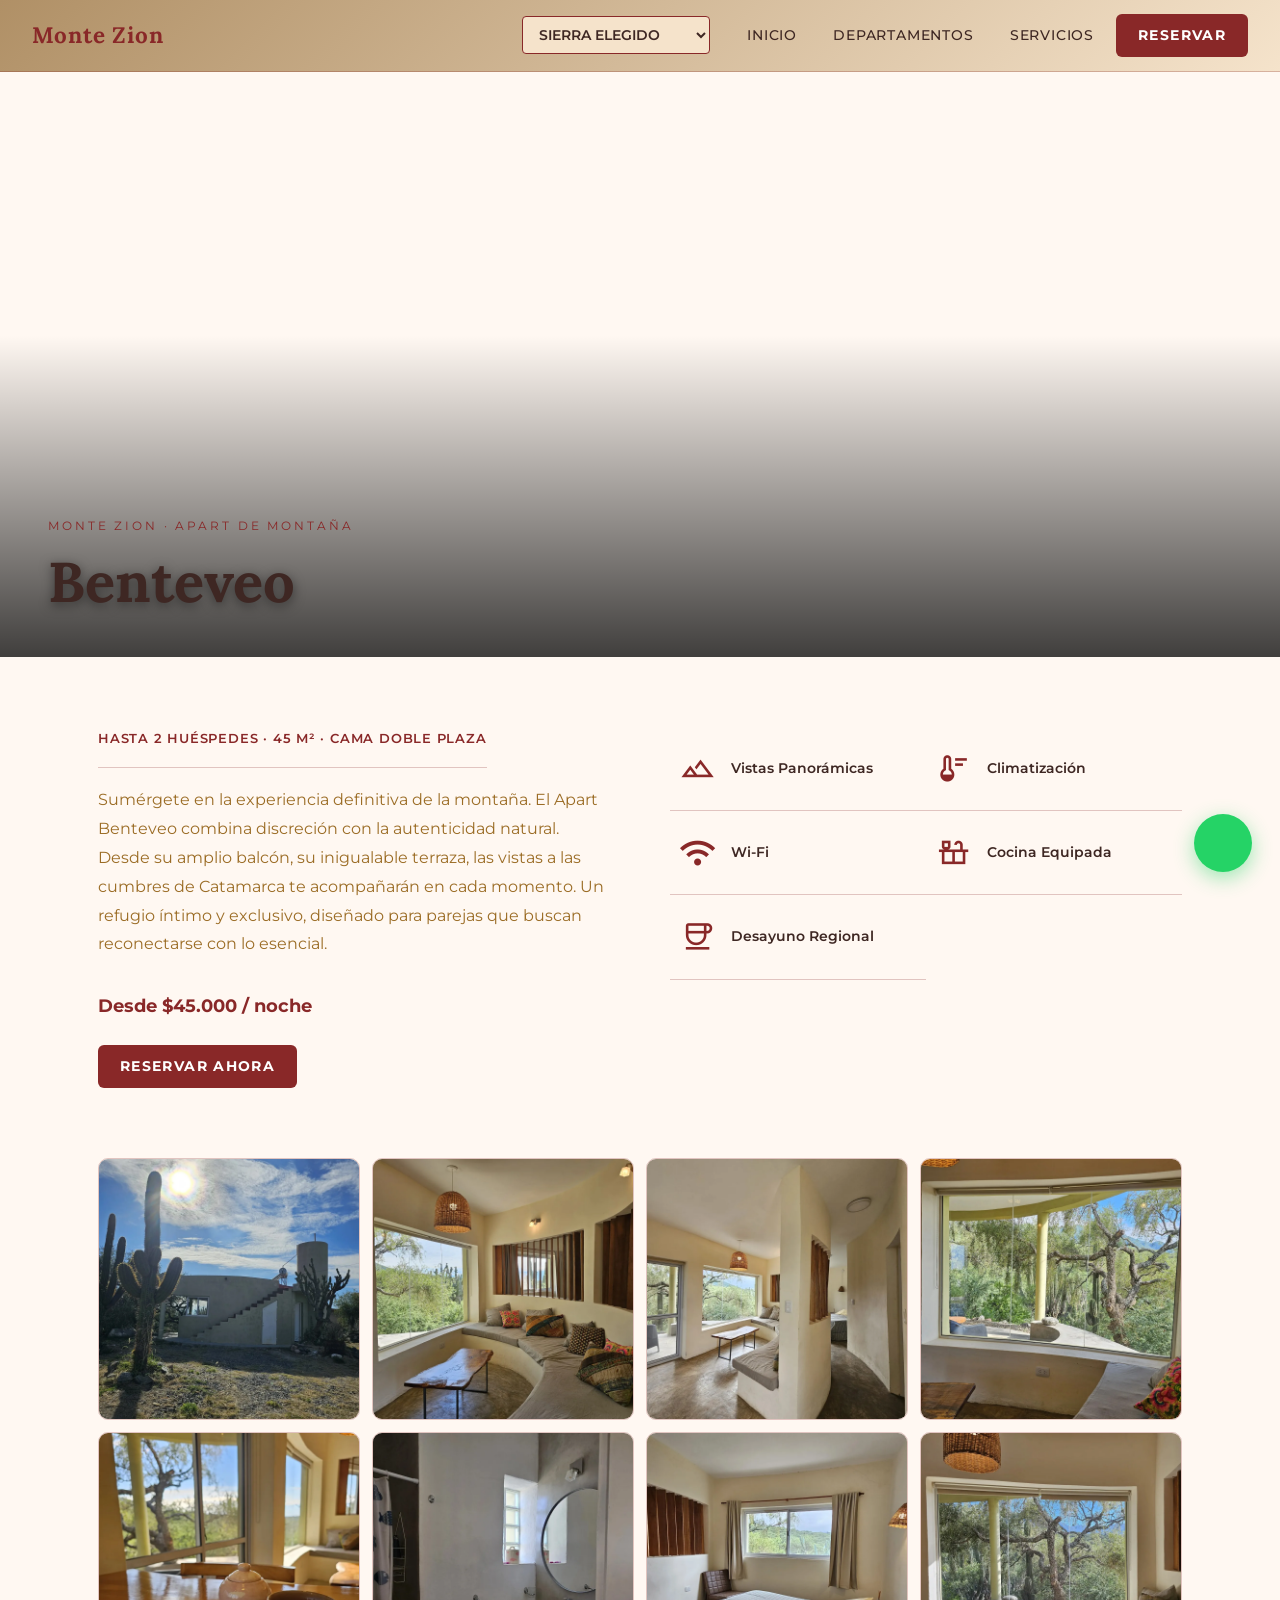
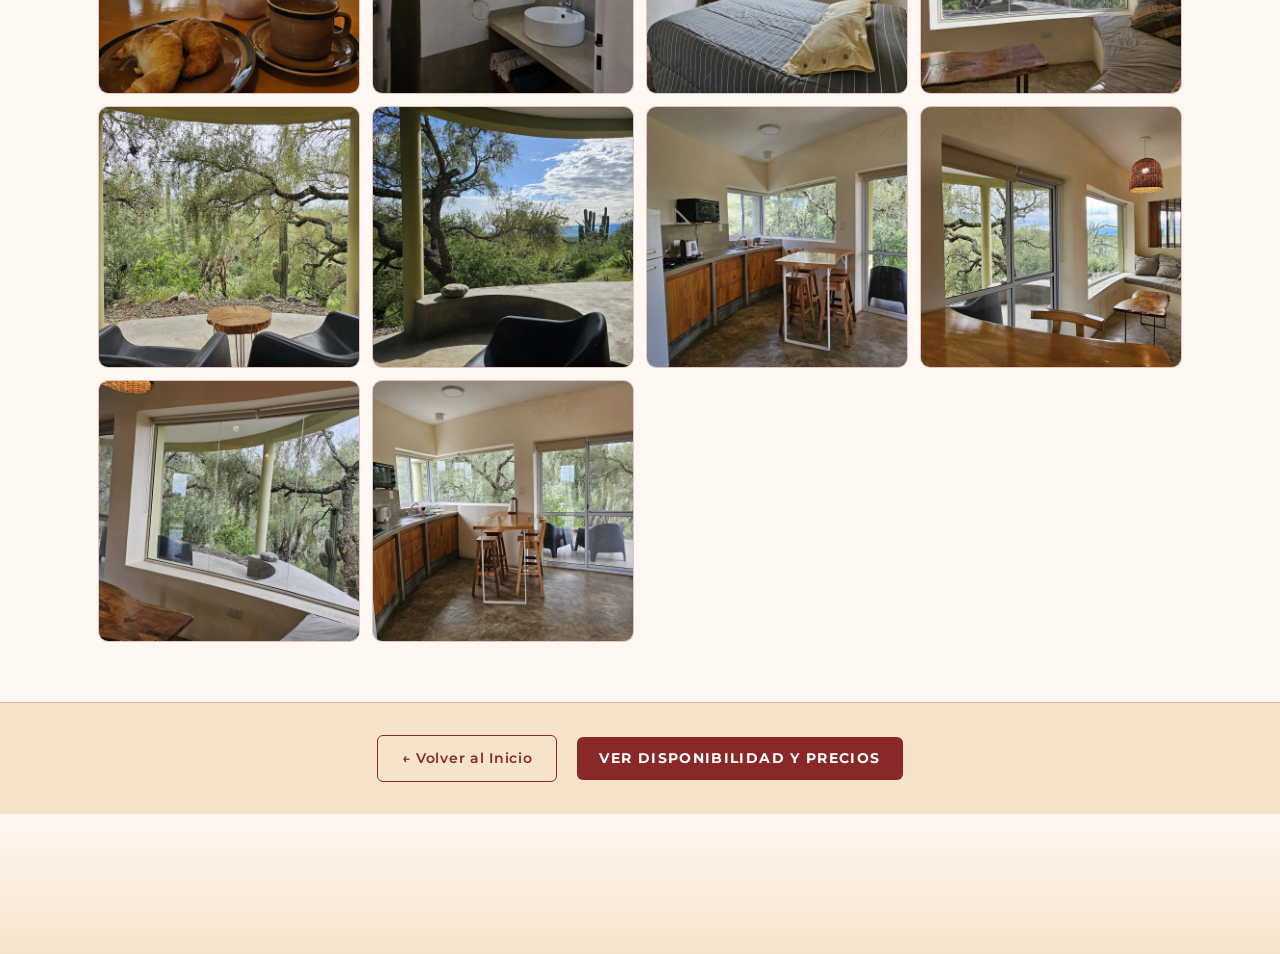
==== commit 8476ce7e: "Replace colored emoji icons with Google Material Symbols flat outline icons across main and 3 apartm" ====
--- a/apartamento-1.html
+++ b/apartamento-1.html
@@ -4,7 +4,15 @@
 <head>
     <meta charset="UTF-8">
     <meta name="viewport" content="width=device-width, initial-scale=1.0">
-    <title>Suite de Montaña Zion | Monte Zion</title>
+    <title>Apart Benteveo | Cabañas al Pie de la Montaña | Monte Zion</title>
+    <meta name="description" content="Ideal para parejas que buscan intimidad, confort y vistas panorámicas únicas de Catamarca. Reservá tu estadía hoy.">
+    
+    <!-- Open Graph -->
+    <meta property="og:title" content="Apart Benteveo | Cabañas al Pie de la Montaña">
+    <meta property="og:description" content="Vistas panorámicas y confort para 2 huéspedes al pie de la montaña en Catamarca.">
+    <meta property="og:image" content="fotos/apart-1-hero.jpg">
+
+    <link rel="stylesheet" href="https://fonts.googleapis.com/css2?family=Material+Symbols+Outlined:opsz,wght,FILL,GRAD@24,400,0,0" />
     <link rel="stylesheet" href="index.css">
     <script src="config.js"></script>
 </head>
@@ -22,8 +30,8 @@
             <img id="detail-hero-photo" class="detail-hero__photo" src="" alt="">
             <div class="detail-hero__overlay"></div>
             <div class="detail-hero__content">
-                <p id="detail-hero-eyebrow" class="detail-hero__eyebrow"></p>
-                <h1 id="detail-hero-title" class="detail-hero__title"></h1>
+                <p id="detail-hero-eyebrow" class="detail-hero__eyebrow">Vista Panorámica · 2 Huéspedes</p>
+                <h1 id="detail-hero-title" class="detail-hero__title">Apart Benteveo</h1>
             </div>
         </div>
         <div class="detail-section">
--- a/index.css
+++ b/index.css
@@ -341,7 +341,7 @@
   display: block;
   width: 26px;
   height: 2px;
-  background: var(--color-acento);
+  background: var(--color-texto-principal);
   border-radius: 2px;
   transition: all 0.3s;
 }
@@ -372,7 +372,7 @@
 .hero__overlay {
   position: absolute;
   inset: 0;
-  background: var(--color-overlay-hero);
+  background: linear-gradient(to bottom, rgba(0, 0, 0, 0.4) 0%, rgba(0, 0, 0, 0) 100%);
   z-index: 1;
 }
 
@@ -591,6 +591,13 @@
   color: var(--color-acento);
   margin-bottom: 12px;
   letter-spacing: -0.05em;
+  display: flex;
+  justify-content: center;
+}
+
+.service-card__icon .material-symbols-outlined {
+  font-size: 2.4rem;
+  color: var(--color-acento);
 }
 
 .service-card__title {
@@ -656,6 +663,12 @@
 
 .logistics-card__icon {
   font-size: 1.2rem;
+  color: var(--color-acento);
+}
+
+.logistics-card__icon .material-symbols-outlined {
+  font-size: 1.7rem;
+  color: var(--color-acento);
 }
 
 .logistics-card__title {
@@ -1195,7 +1208,16 @@
 
 .detail-icon-item__icon {
   font-size: 1.8rem;
+  color: var(--color-acento);
   flex-shrink: 0;
+  display: flex;
+  align-items: center;
+  justify-content: center;
+}
+
+.detail-icon-item__icon .material-symbols-outlined {
+  font-size: 2.2rem;
+  color: var(--color-acento);
 }
 
 .detail-icon-item__name {
@@ -1922,14 +1944,27 @@
     font-size: 0.95rem;
   }
 
+  .header__logo-container {
+    max-width: 45%;
+    display: flex;
+    align-items: center;
+  }
+
+  .header__logo-text {
+    font-size: 1.15rem;
+    white-space: nowrap;
+    overflow: hidden;
+    text-overflow: ellipsis;
+  }
+
   .header__mobile-btn {
     display: flex;
     margin-right: 15px;
     padding: 6px 14px;
     font-size: 0.75rem;
-    position: absolute;
-    left: 50%;
-    transform: translateX(-50%);
+    position: relative;
+    left: auto;
+    transform: none;
   }
 
   .header__burger {
